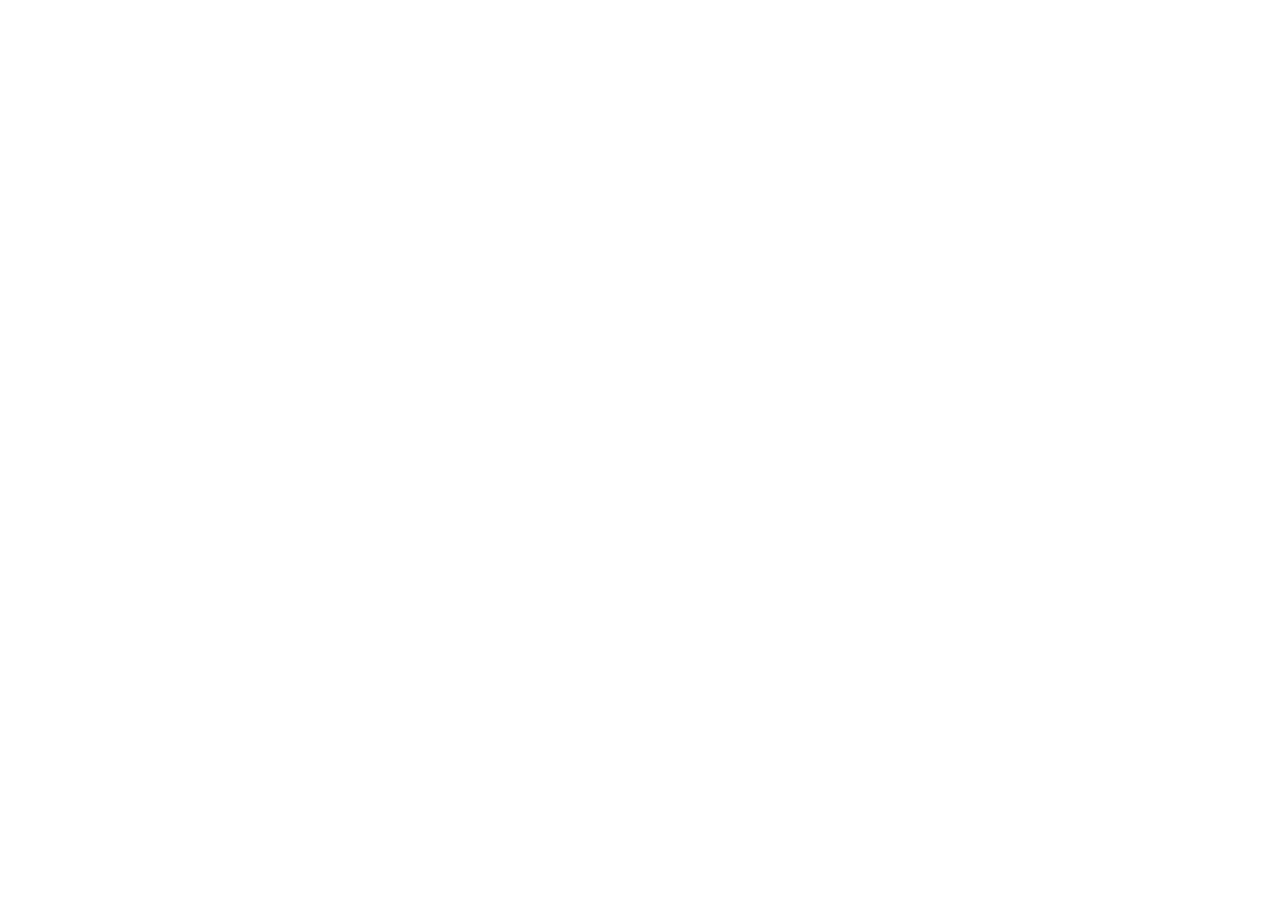
==== landing-page-master/index.html @ 6970e350 "lewagon webwinar" ====
<!DOCTYPE html>
<html lang="en">
<head>
  <meta charset="UTF-8">
  <title>Le Wagon - Web Development Sprint</title>

  <!-- Change these Google fonts with your own choice -->
  <link href="https://fonts.googleapis.com/css?family=Chivo:700|Overpass:400,700&display=swap" rel="stylesheet">

  <link rel="stylesheet" href="style.css">
</head>
<body>
  <!-- Banner section -->

  <!-- Cards section -->

  <!-- Footer section -->
</body>
</html>
---- landing-page-master/style.css ----
/* Write some CSS below */
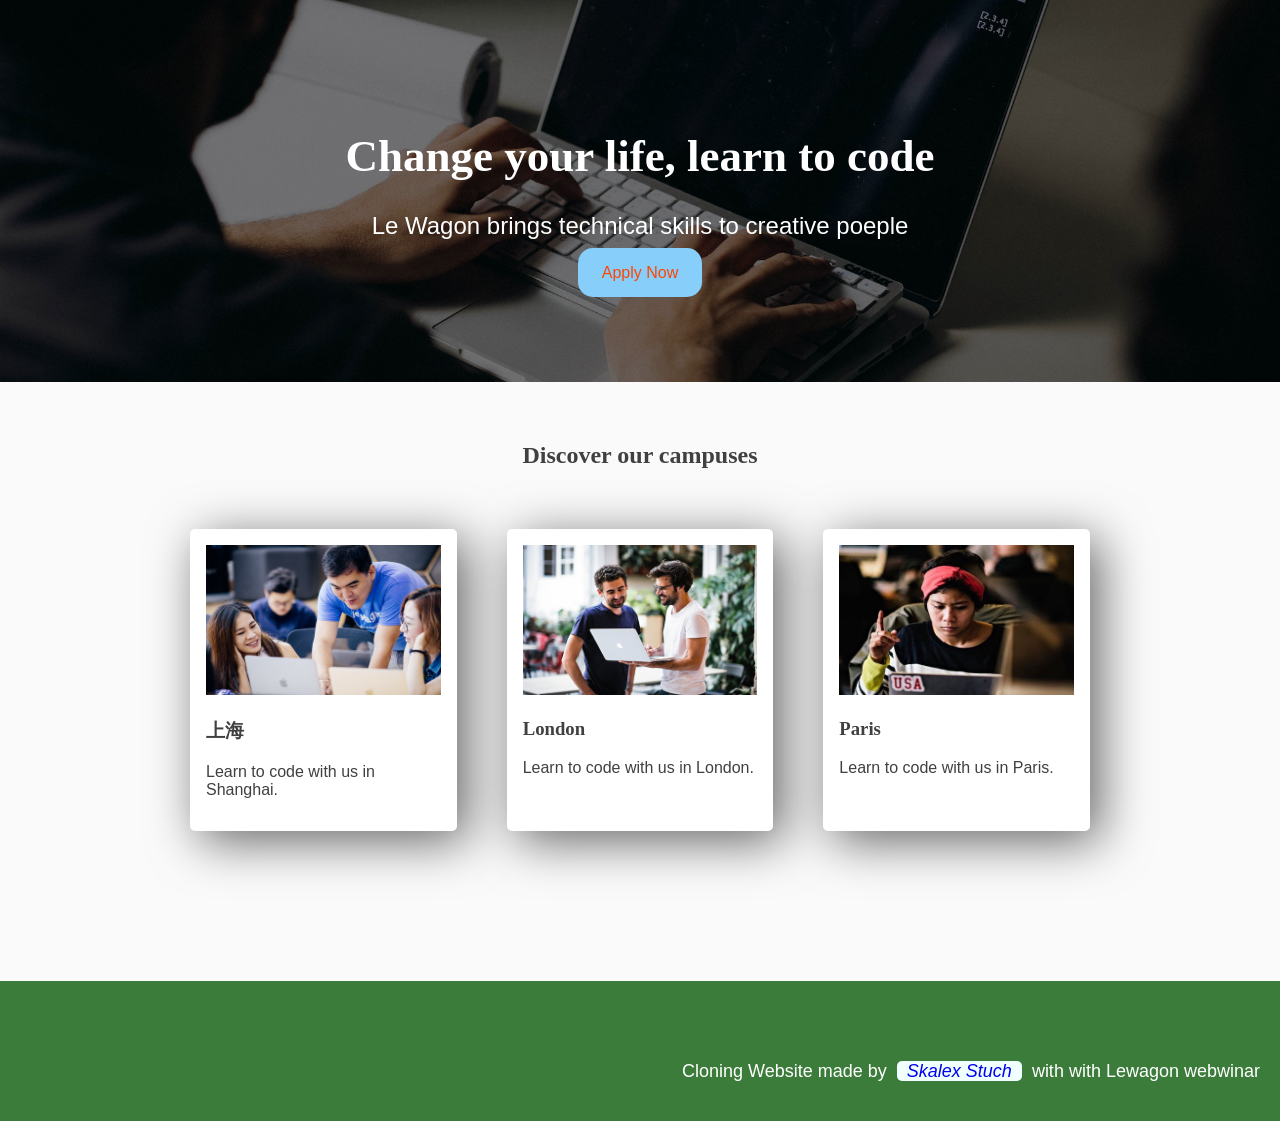
==== commit 2d346358: "finished 1st part missing responsivenes size" ====
--- a/landing-page-master/index.html
+++ b/landing-page-master/index.html
@@ -11,9 +11,41 @@
 </head>
 <body>
   <!-- Banner section -->
+  <div class="banner">  
+    <h1>Change your life, learn to code</h1>
+    <p>Le Wagon brings technical skills to creative poeple</p>
+    
+    <a href="https://www.lewagon.com" target="_blank" class="btn-blue">Apply Now</a>
+  </div>
 
-  <!-- Cards section -->
+ 
+    <div class="title">
+      <h2>Discover our campuses</h2>
+    </div>
 
+     <!-- Cards section -->
+    <div class="container cards">
+    <div class="card">
+      <img src="./images/shanghai.jpg" alt="Shanghai">
+      <h3>上海</h3>
+      <p>Learn to code with us in Shanghai.</>
+    </div>
+
+    <div class="card">
+      <img src="./images/london.jpg" alt="Shanghai">
+      <h3>London</h3>
+      <p>Learn to code with us in London.</p>
+    </div>
+
+    <div class="card">
+      <img src="./images/paris.jpg" alt="Shanghai">
+      <h3>Paris</h3>
+      <p>Learn to code with us in Paris.</p>
+  </div>
+</div>
   <!-- Footer section -->
+  <footer>
+    <p class="footer-p">Cloning Website made by <a id="skalexid" href="https://github.com/Venecoinchina" target="_blank">Skalex Stuch</a> with with Lewagon webwinar</p>
+  </footer>
 </body>
 </html>
--- a/landing-page-master/style.css
+++ b/landing-page-master/style.css
@@ -1 +1,81 @@
-/* Write some CSS below */
+body {
+    background-color: rgb(250, 250, 250);
+    color: #404042;
+    margin: 0;
+    padding: 0;
+}
+a {
+    text-decoration: none;
+}
+h1, h2, h3 {
+    font-family: fantasy
+}
+p, a {
+    font-family: sans-serif;
+}
+img {
+    height: 150px;
+    width: 100%;
+}
+.btn-blue {
+    background-color: lightskyblue;
+    padding: 16px 24px;
+    color: orangered;
+    border-radius: 15px;
+}
+.banner {
+    text-align: center;
+    color: white;
+    background-image: url(./images/background.jpg);
+    padding: 100px;
+    background-size: cover;
+    background-position: center;
+}
+.banner h1 {
+    font-size: 45px;
+}
+.banner p {
+    font-size: 24px;
+}
+.title {
+    text-align: center;
+}
+.container {
+    width: 900px;
+    margin: 0 auto;
+}
+footer {
+    height: 100px;
+    background-color: rgb(59, 124, 59);
+    color: white;
+    padding: 20px;
+    font-size: 18px;
+    font-family: fantasy;
+    margin-top: 150px;
+}
+footer p {
+    text-align: right;
+    margin-top: 60px;
+}
+.cards {
+    display: grid;
+    grid-template-columns: 1fr 1fr 1fr;
+    gap: 50px;
+}
+h2 {
+    padding: 40px 0;
+}
+.card {
+    background-color: white;
+    border-radius: 5px;
+    box-shadow: 10px 10px 50px rgba(0, 0, 0, 0.6);
+    padding: 16px;
+}
+#skalexid {
+    font-style: italic;
+    font-size: 18px;
+    padding: 0 10px;
+    margin: 0 5px;
+    background-color: azure;
+    border-radius: 5px;
+}
